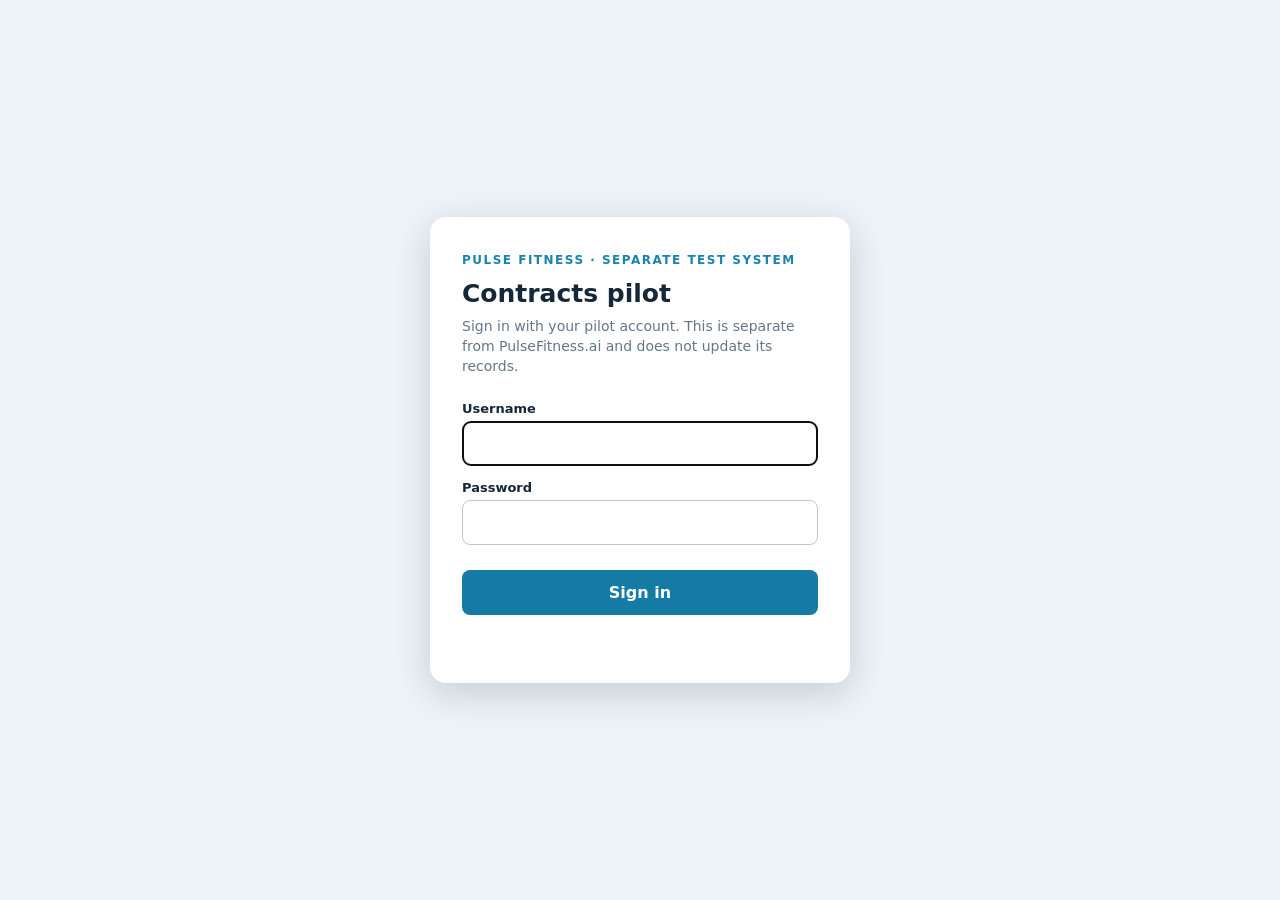
==== app/static/pilot-login.html @ dcb7df89 "Import complete Contracts OS application source Import complete Contracts OS application source" ====
<!doctype html><html lang="en"><head><meta charset="utf-8"><meta name="viewport" content="width=device-width,initial-scale=1"><title>Pulse Contracts OS · Sign in</title><meta name="theme-color" content="#121a25"><link rel="manifest" href="/manifest.webmanifest"><link rel="icon" href="/static/icons/contracts.svg" type="image/svg+xml">
<style>*{box-sizing:border-box}body{margin:0;font-family:system-ui,'Segoe UI',sans-serif;background:#edf3f7;color:#162838;min-height:100vh;display:grid;place-items:center}.panel{width:min(420px,94vw);background:white;padding:36px 32px;border-radius:16px;box-shadow:0 10px 36px #182d4130}.tag{font-size:12px;letter-spacing:1.5px;color:#1883ad;font-weight:700}h1{font-size:25px;margin:12px 0 8px}.help{color:#647789;line-height:1.45;font-size:14px;margin-bottom:25px}label{display:block;font-size:13px;font-weight:600;margin:14px 0 5px}input{display:block;width:100%;font:inherit;border:1px solid #bacbd6;border-radius:8px;padding:12px}button{width:100%;border:0;background:#157ba4;color:white;font:inherit;font-weight:700;border-radius:8px;padding:13px;margin-top:25px;cursor:pointer}.error{font-size:13px;color:#a11f37;min-height:20px;margin-top:12px}</style></head>
<body><form class="panel" id="form"><div class="tag">PULSE FITNESS · SEPARATE TEST SYSTEM</div><h1>Contracts pilot</h1><div class="help">Sign in with your pilot account. This is separate from PulseFitness.ai and does not update its records.</div><label for="username">Username</label><input id="username" autocomplete="username" required autofocus><label for="password">Password</label><input id="password" autocomplete="current-password" type="password" required><button type="submit">Sign in</button><div role="alert" class="error" id="error"></div></form><script>document.getElementById('form').addEventListener('submit',async e=>{e.preventDefault();let error=document.getElementById('error');error.textContent='';try{let r=await fetch('/api/pilot/login',{method:'POST',headers:{'Content-Type':'application/json'},body:JSON.stringify({username:document.getElementById('username').value,password:document.getElementById('password').value})});if(!r.ok){let j=await r.json();throw Error(j.detail||'Unable to sign in')}location.assign('/')}catch(e){error.textContent=e.message}})</script><script defer src="/static/pwa-install.js"></script></body></html>
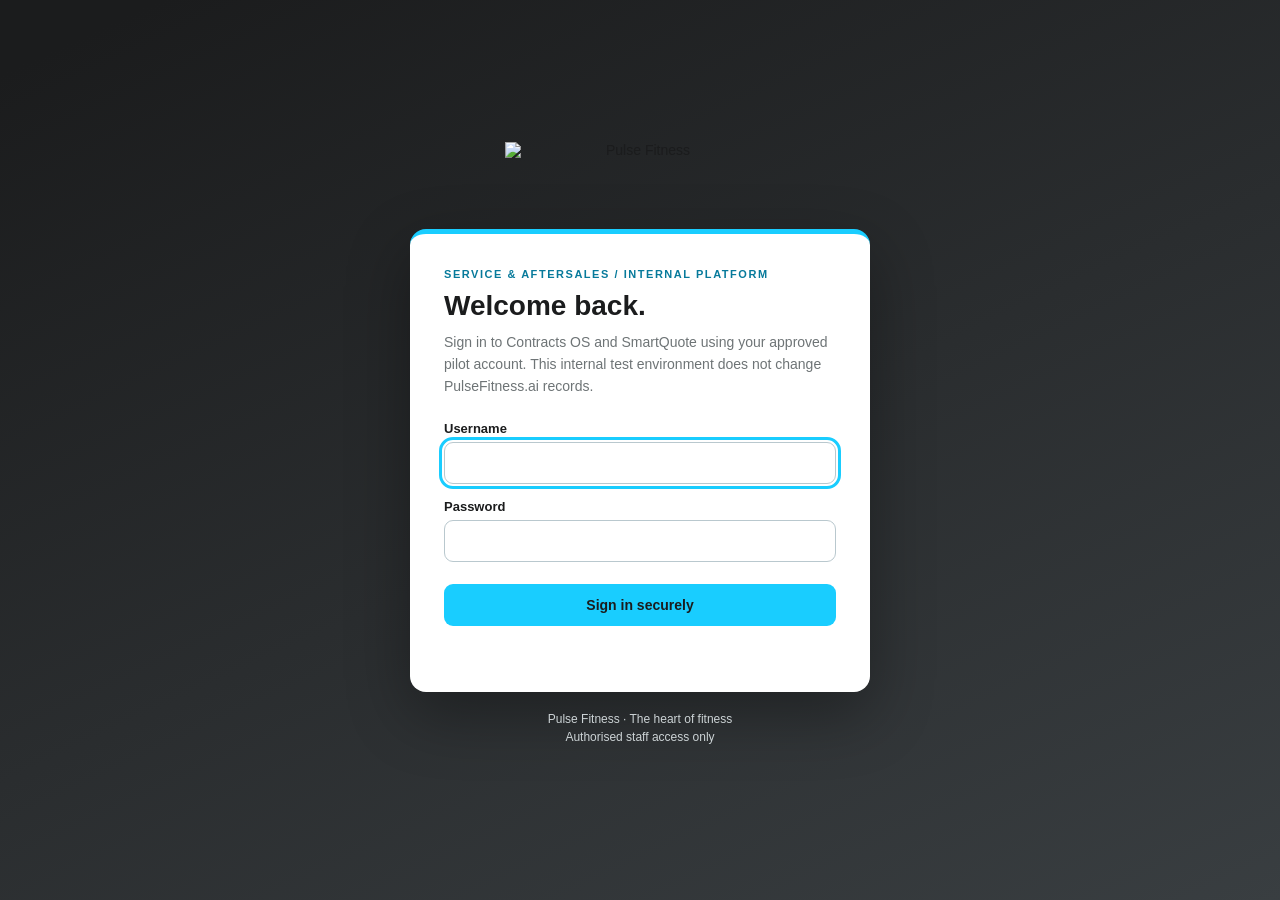
==== commit cad9d3cb: "brand(auth): match pilot sign-in to approved Pulse logo, dark canvas and core-blue UI" ====
--- a/app/static/pilot-login.html
+++ b/app/static/pilot-login.html
@@ -1,3 +1,65 @@
-<!doctype html><html lang="en"><head><meta charset="utf-8"><meta name="viewport" content="width=device-width,initial-scale=1"><title>Pulse Contracts OS · Sign in</title><meta name="theme-color" content="#121a25"><link rel="manifest" href="/manifest.webmanifest"><link rel="icon" href="/static/icons/contracts.svg" type="image/svg+xml">
-<style>*{box-sizing:border-box}body{margin:0;font-family:system-ui,'Segoe UI',sans-serif;background:#edf3f7;color:#162838;min-height:100vh;display:grid;place-items:center}.panel{width:min(420px,94vw);background:white;padding:36px 32px;border-radius:16px;box-shadow:0 10px 36px #182d4130}.tag{font-size:12px;letter-spacing:1.5px;color:#1883ad;font-weight:700}h1{font-size:25px;margin:12px 0 8px}.help{color:#647789;line-height:1.45;font-size:14px;margin-bottom:25px}label{display:block;font-size:13px;font-weight:600;margin:14px 0 5px}input{display:block;width:100%;font:inherit;border:1px solid #bacbd6;border-radius:8px;padding:12px}button{width:100%;border:0;background:#157ba4;color:white;font:inherit;font-weight:700;border-radius:8px;padding:13px;margin-top:25px;cursor:pointer}.error{font-size:13px;color:#a11f37;min-height:20px;margin-top:12px}</style></head>
-<body><form class="panel" id="form"><div class="tag">PULSE FITNESS · SEPARATE TEST SYSTEM</div><h1>Contracts pilot</h1><div class="help">Sign in with your pilot account. This is separate from PulseFitness.ai and does not update its records.</div><label for="username">Username</label><input id="username" autocomplete="username" required autofocus><label for="password">Password</label><input id="password" autocomplete="current-password" type="password" required><button type="submit">Sign in</button><div role="alert" class="error" id="error"></div></form><script>document.getElementById('form').addEventListener('submit',async e=>{e.preventDefault();let error=document.getElementById('error');error.textContent='';try{let r=await fetch('/api/pilot/login',{method:'POST',headers:{'Content-Type':'application/json'},body:JSON.stringify({username:document.getElementById('username').value,password:document.getElementById('password').value})});if(!r.ok){let j=await r.json();throw Error(j.detail||'Unable to sign in')}location.assign('/')}catch(e){error.textContent=e.message}})</script><script defer src="/static/pwa-install.js"></script></body></html>
+<!doctype html>
+<html lang="en"><head><meta charset="utf-8">
+<meta name="viewport" content="width=device-width,initial-scale=1">
+<title>Pulse Fitness | Secure Staff Sign In</title>
+<meta name="theme-color" content="#1B1C1D">
+<link rel="manifest" href="/manifest.webmanifest">
+<link rel="icon" href="/static/icons/contracts.svg" type="image/svg+xml">
+<link rel="stylesheet" href="/static/pulse-brand.css?v=pulse-brand-20261105">
+<style>
+*{box-sizing:border-box}
+body{margin:0;min-height:100vh;display:grid;place-items:center;
+font:14px "Proxima Nova",Arial,"Segoe UI",sans-serif;color:#1B1C1D;
+background:linear-gradient(155deg,#1B1C1D 5%,#393E41 100%);padding:24px}
+.login-shell{width:min(460px,100%);}
+.brand{display:block;text-align:center;margin:0 auto 28px;}
+.brand img{width:min(270px,82%);height:auto;display:block;margin:auto}
+.panel{background:#fff;border-radius:16px;box-shadow:0 22px 64px #0005;
+padding:34px;border-top:5px solid #19CDFF;}
+.tag{color:#077a9b;font-size:11px;letter-spacing:.14em;font-weight:800}
+h1{font-family:"MaaxRounded","Proxima Nova",Arial,sans-serif;
+font-size:28px;margin:10px 0;color:#1B1C1D}
+.help{line-height:1.55;color:#6E7476;margin:8px 0 23px}
+label{display:block;font-weight:700;font-size:13px;margin:15px 0 6px}
+input{display:block;width:100%;border:1px solid #b9c8ce;border-radius:9px;
+font:inherit;padding:12px 13px;background:#fff;color:#1B1C1D}
+input:focus-visible,button:focus-visible{outline:3px solid #19CDFF;outline-offset:2px}
+button{display:block;width:100%;border:0;border-radius:9px;background:#19CDFF;
+color:#1B1C1D;font:inherit;font-weight:800;padding:13px 16px;margin-top:22px;cursor:pointer}
+button:hover{background:#00b9ec}
+.error{color:#a02136;font-size:13px;min-height:20px;margin-top:12px}
+.footer{color:#ccd3d5;text-align:center;font-size:12px;line-height:1.5;margin-top:18px}
+</style></head>
+<body><main class="login-shell">
+<div class="brand"><img src="/static/brand/pulse-fitness-reverse.svg"
+alt="Pulse Fitness" width="270" height="59"></div>
+<form class="panel" id="form">
+<div class="tag">SERVICE &amp; AFTERSALES / INTERNAL PLATFORM</div>
+<h1>Welcome back.</h1>
+<p class="help">Sign in to Contracts OS and SmartQuote using your approved pilot account.
+This internal test environment does not change PulseFitness.ai records.</p>
+<label for="username">Username</label><input id="username" autocomplete="username" required autofocus>
+<label for="password">Password</label><input id="password" autocomplete="current-password" type="password" required>
+<button type="submit">Sign in securely</button>
+<div role="alert" class="error" id="error"></div>
+</form>
+<p class="footer">Pulse Fitness · The heart of fitness<br>Authorised staff access only</p>
+</main>
+<script>
+document.getElementById('form').addEventListener('submit',async e=>{
+ e.preventDefault();
+ const error=document.getElementById('error');error.textContent='';
+ try{
+   const r=await fetch('/api/pilot/login',{
+     method:'POST',headers:{'Content-Type':'application/json'},
+     body:JSON.stringify({
+       username:document.getElementById('username').value,
+       password:document.getElementById('password').value
+     })
+   });
+   if(!r.ok){const j=await r.json();throw Error(j.detail||'Unable to sign in');}
+   location.assign('/');
+ }catch(ex){error.textContent=ex.message;}
+});
+</script><script defer src="/static/pwa-install.js"></script>
+</body></html>
